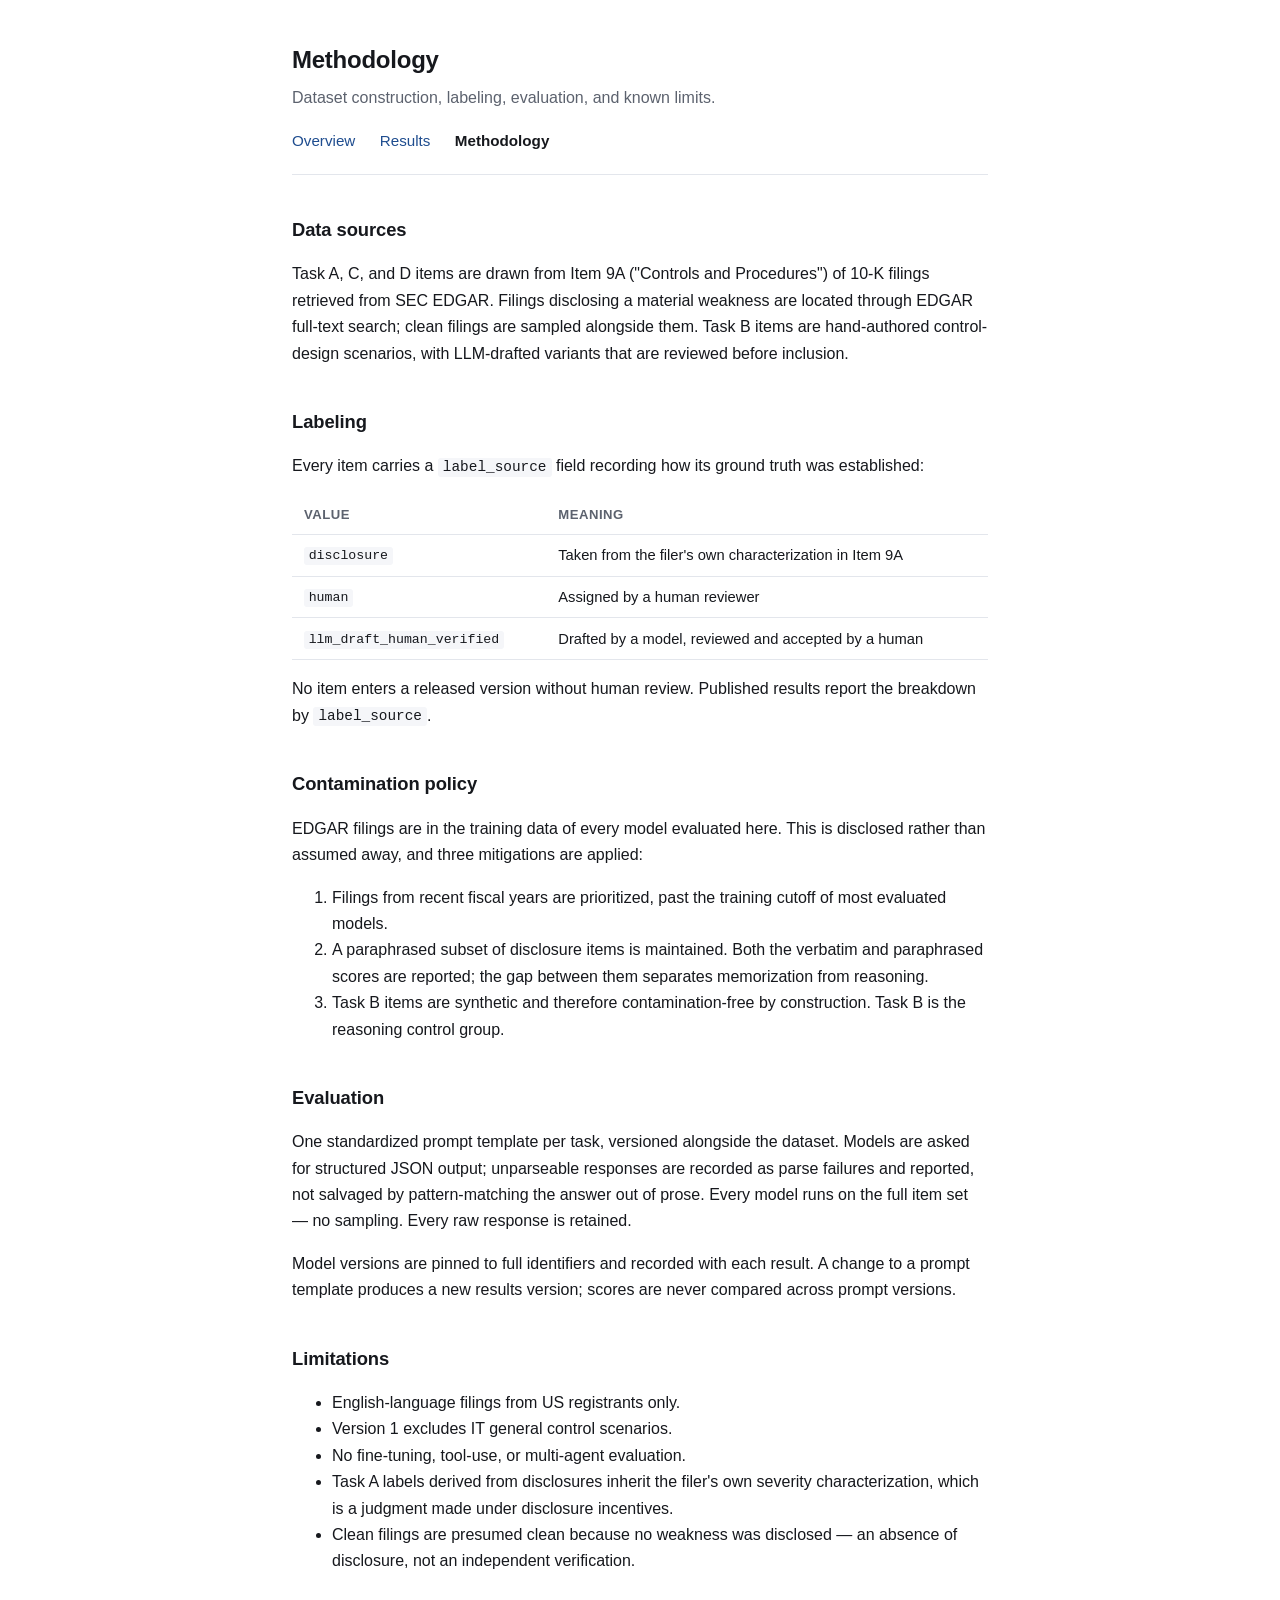
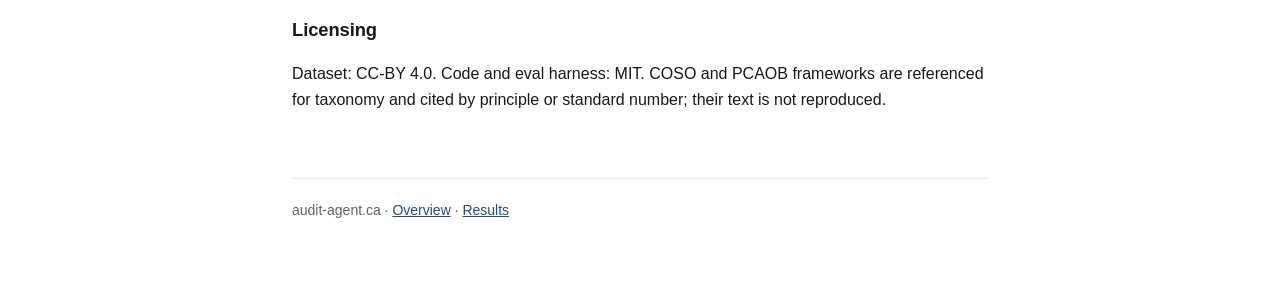
==== site/methodology.html @ 066b440b "Scaffold AuditAgent Bench Benchmark for LLM evaluation of internal controls under SOX 404.  - src/: " ====
<!doctype html>
<html lang="en">
<head>
<meta charset="utf-8">
<meta name="viewport" content="width=device-width, initial-scale=1">
<title>Methodology — AuditAgent Bench</title>
<meta name="description" content="How the AuditAgent Bench dataset is built, labeled, and evaluated, including its contamination policy and limitations.">
<link rel="stylesheet" href="assets/style.css">
</head>
<body>
<div class="wrap">

<header>
  <h1>Methodology</h1>
  <p class="tagline">Dataset construction, labeling, evaluation, and known limits.</p>
  <nav>
    <a href="index.html">Overview</a>
    <a href="results.html">Results</a>
    <a href="methodology.html" aria-current="page">Methodology</a>
  </nav>
</header>

<h2>Data sources</h2>
<p>Task A, C, and D items are drawn from Item 9A ("Controls and Procedures") of 10-K filings retrieved from SEC EDGAR. Filings disclosing a material weakness are located through EDGAR full-text search; clean filings are sampled alongside them. Task B items are hand-authored control-design scenarios, with LLM-drafted variants that are reviewed before inclusion.</p>

<h2>Labeling</h2>
<p>Every item carries a <code>label_source</code> field recording how its ground truth was established:</p>

<div class="table-scroll">
<table>
  <thead>
    <tr><th>Value</th><th>Meaning</th></tr>
  </thead>
  <tbody>
    <tr><td><code>disclosure</code></td><td>Taken from the filer's own characterization in Item 9A</td></tr>
    <tr><td><code>human</code></td><td>Assigned by a human reviewer</td></tr>
    <tr><td><code>llm_draft_human_verified</code></td><td>Drafted by a model, reviewed and accepted by a human</td></tr>
  </tbody>
</table>
</div>

<p>No item enters a released version without human review. Published results report the breakdown by <code>label_source</code>.</p>

<h2>Contamination policy</h2>
<p>EDGAR filings are in the training data of every model evaluated here. This is disclosed rather than assumed away, and three mitigations are applied:</p>
<ol>
  <li>Filings from recent fiscal years are prioritized, past the training cutoff of most evaluated models.</li>
  <li>A paraphrased subset of disclosure items is maintained. Both the verbatim and paraphrased scores are reported; the gap between them separates memorization from reasoning.</li>
  <li>Task B items are synthetic and therefore contamination-free by construction. Task B is the reasoning control group.</li>
</ol>

<h2>Evaluation</h2>
<p>One standardized prompt template per task, versioned alongside the dataset. Models are asked for structured JSON output; unparseable responses are recorded as parse failures and reported, not salvaged by pattern-matching the answer out of prose. Every model runs on the full item set — no sampling. Every raw response is retained.</p>

<p>Model versions are pinned to full identifiers and recorded with each result. A change to a prompt template produces a new results version; scores are never compared across prompt versions.</p>

<h2>Limitations</h2>
<ul>
  <li>English-language filings from US registrants only.</li>
  <li>Version 1 excludes IT general control scenarios.</li>
  <li>No fine-tuning, tool-use, or multi-agent evaluation.</li>
  <li>Task A labels derived from disclosures inherit the filer's own severity characterization, which is a judgment made under disclosure incentives.</li>
  <li>Clean filings are presumed clean because no weakness was disclosed — an absence of disclosure, not an independent verification.</li>
</ul>

<h2>Licensing</h2>
<p>Dataset: CC-BY 4.0. Code and eval harness: MIT. COSO and PCAOB frameworks are referenced for taxonomy and cited by principle or standard number; their text is not reproduced.</p>

<footer>
  audit-agent.ca · <a href="index.html">Overview</a> · <a href="results.html">Results</a>
</footer>

</div>
</body>
</html>
---- site/assets/style.css ----
:root {
  --bg: #ffffff;
  --fg: #16181d;
  --muted: #5c626e;
  --line: #e3e6ec;
  --accent: #1f4d8f;
  --code-bg: #f5f6f9;
}

@media (prefers-color-scheme: dark) {
  :root {
    --bg: #14161a;
    --fg: #e7e9ee;
    --muted: #9aa1ae;
    --line: #2a2e36;
    --accent: #7ba9e8;
    --code-bg: #1c1f25;
  }
}

* { box-sizing: border-box; }

body {
  margin: 0;
  background: var(--bg);
  color: var(--fg);
  font: 16px/1.65 -apple-system, BlinkMacSystemFont, "Segoe UI", Helvetica, Arial, sans-serif;
  -webkit-text-size-adjust: 100%;
}

.wrap {
  max-width: 46rem;
  margin: 0 auto;
  padding: 2.5rem 1.25rem 5rem;
}

header {
  border-bottom: 1px solid var(--line);
  margin-bottom: 2.5rem;
  padding-bottom: 1.25rem;
}

header h1 {
  margin: 0 0 .35rem;
  font-size: 1.5rem;
  letter-spacing: -.01em;
}

header p.tagline {
  margin: 0 0 1rem;
  color: var(--muted);
}

nav a {
  margin-right: 1.25rem;
  color: var(--accent);
  text-decoration: none;
  font-size: .95rem;
}

nav a:hover { text-decoration: underline; }
nav a[aria-current="page"] { color: var(--fg); font-weight: 600; }

h2 {
  margin: 2.5rem 0 .75rem;
  font-size: 1.15rem;
  letter-spacing: -.005em;
}

h3 {
  margin: 1.75rem 0 .5rem;
  font-size: 1rem;
}

a { color: var(--accent); }

code {
  background: var(--code-bg);
  padding: .1em .35em;
  border-radius: 3px;
  font-size: .9em;
}

.table-scroll { overflow-x: auto; margin: 1rem 0; }

table {
  border-collapse: collapse;
  width: 100%;
  font-size: .92rem;
}

th, td {
  text-align: left;
  padding: .5rem .75rem;
  border-bottom: 1px solid var(--line);
  white-space: nowrap;
}

th {
  font-weight: 600;
  color: var(--muted);
  font-size: .82rem;
  text-transform: uppercase;
  letter-spacing: .04em;
}

td:first-child, th:first-child { white-space: normal; }

.note {
  border-left: 3px solid var(--line);
  padding: .25rem 0 .25rem 1rem;
  color: var(--muted);
  margin: 1.25rem 0;
}

.pending {
  border: 1px dashed var(--line);
  border-radius: 6px;
  padding: 1.5rem;
  color: var(--muted);
  text-align: center;
}

footer {
  margin-top: 4rem;
  padding-top: 1.25rem;
  border-top: 1px solid var(--line);
  color: var(--muted);
  font-size: .875rem;
}

img { max-width: 100%; }
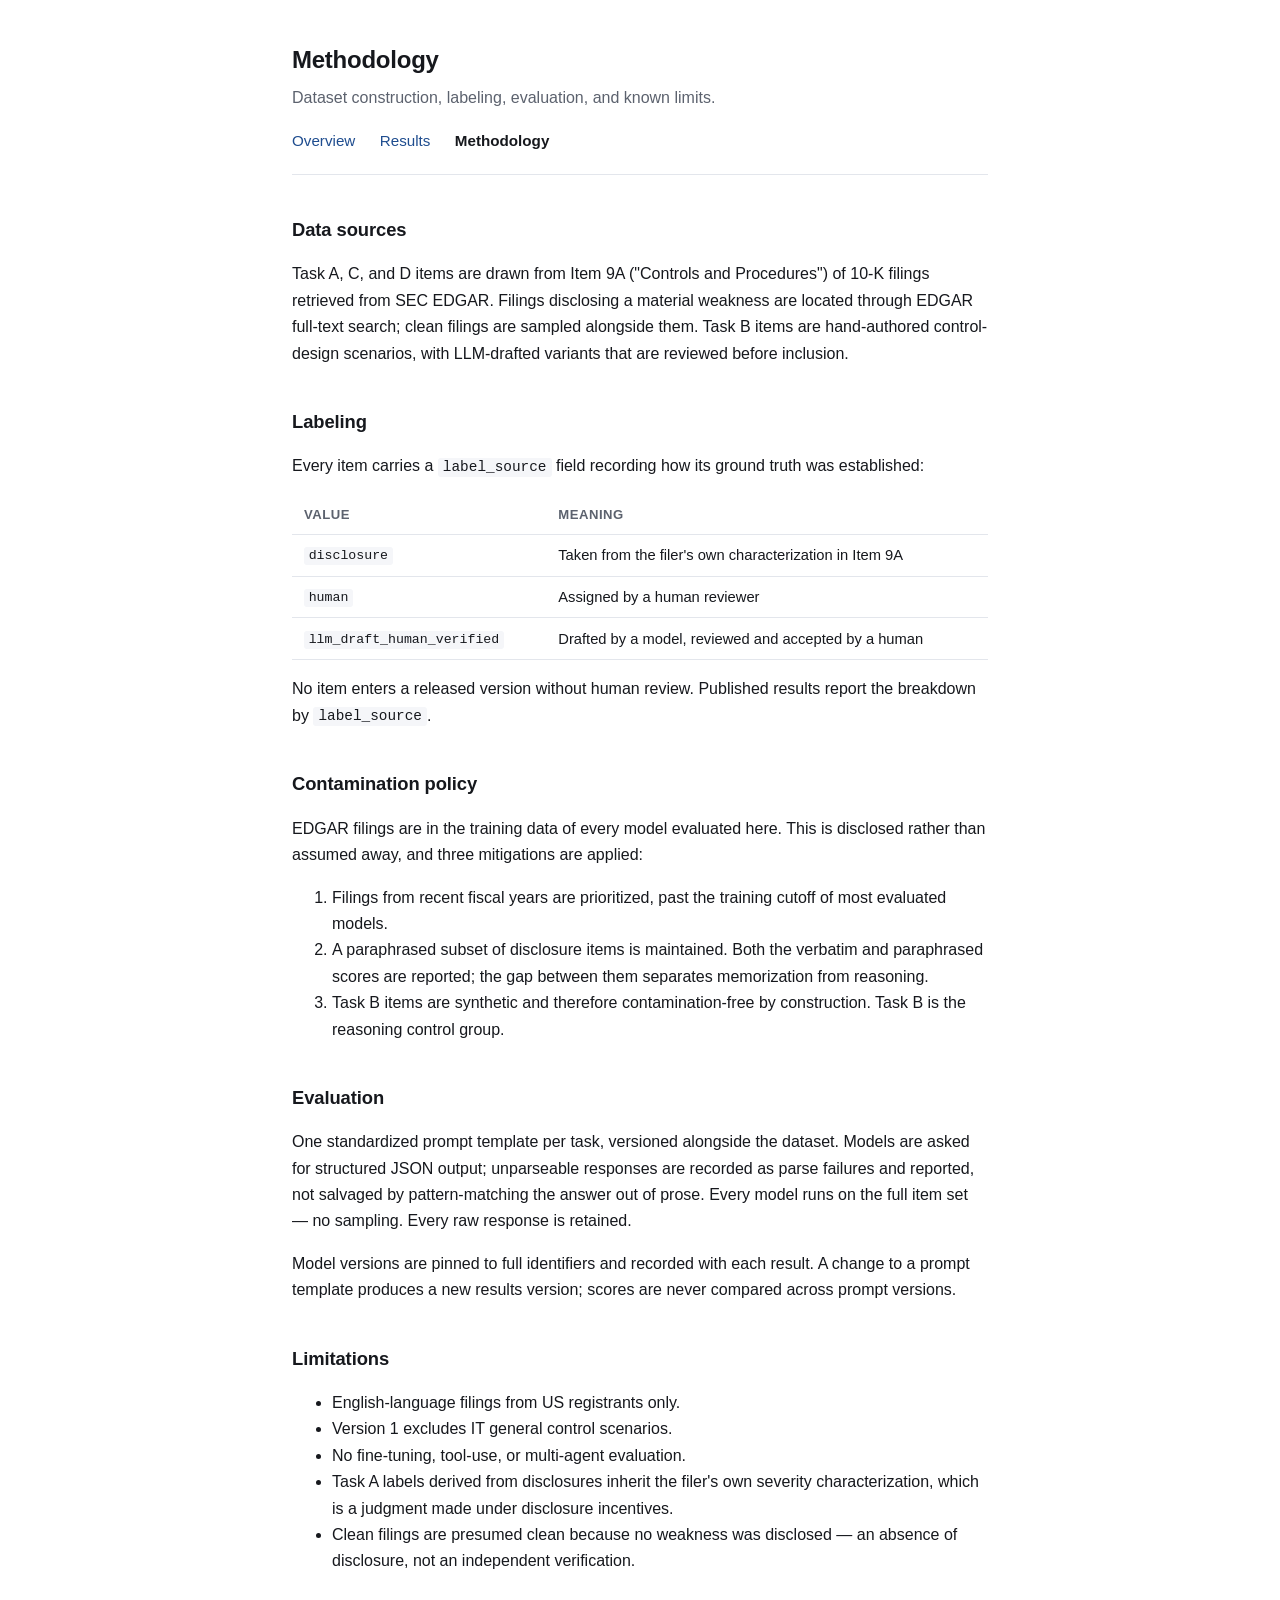
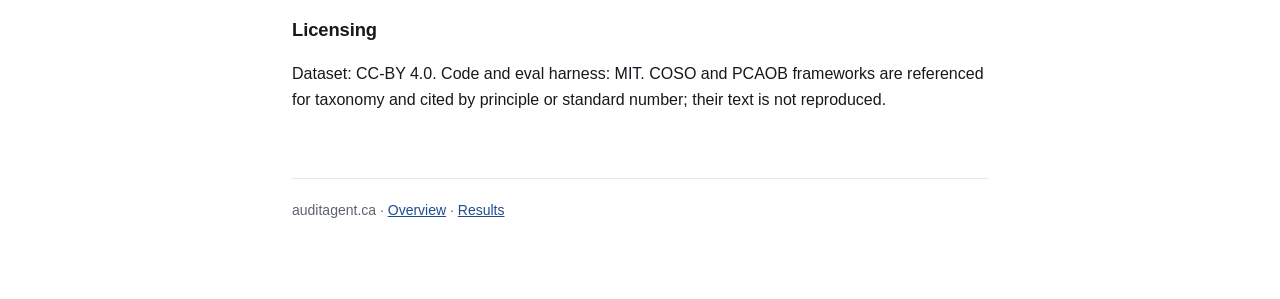
==== commit d42ca5f5: "Correct domain to auditagent.ca and rewrite dns_sync for the v1 API The domain in the GoDaddy accoun" ====
--- a/site/methodology.html
+++ b/site/methodology.html
@@ -67,7 +67,7 @@
 <p>Dataset: CC-BY 4.0. Code and eval harness: MIT. COSO and PCAOB frameworks are referenced for taxonomy and cited by principle or standard number; their text is not reproduced.</p>
 
 <footer>
-  audit-agent.ca · <a href="index.html">Overview</a> · <a href="results.html">Results</a>
+  auditagent.ca · <a href="index.html">Overview</a> · <a href="results.html">Results</a>
 </footer>
 
 </div>
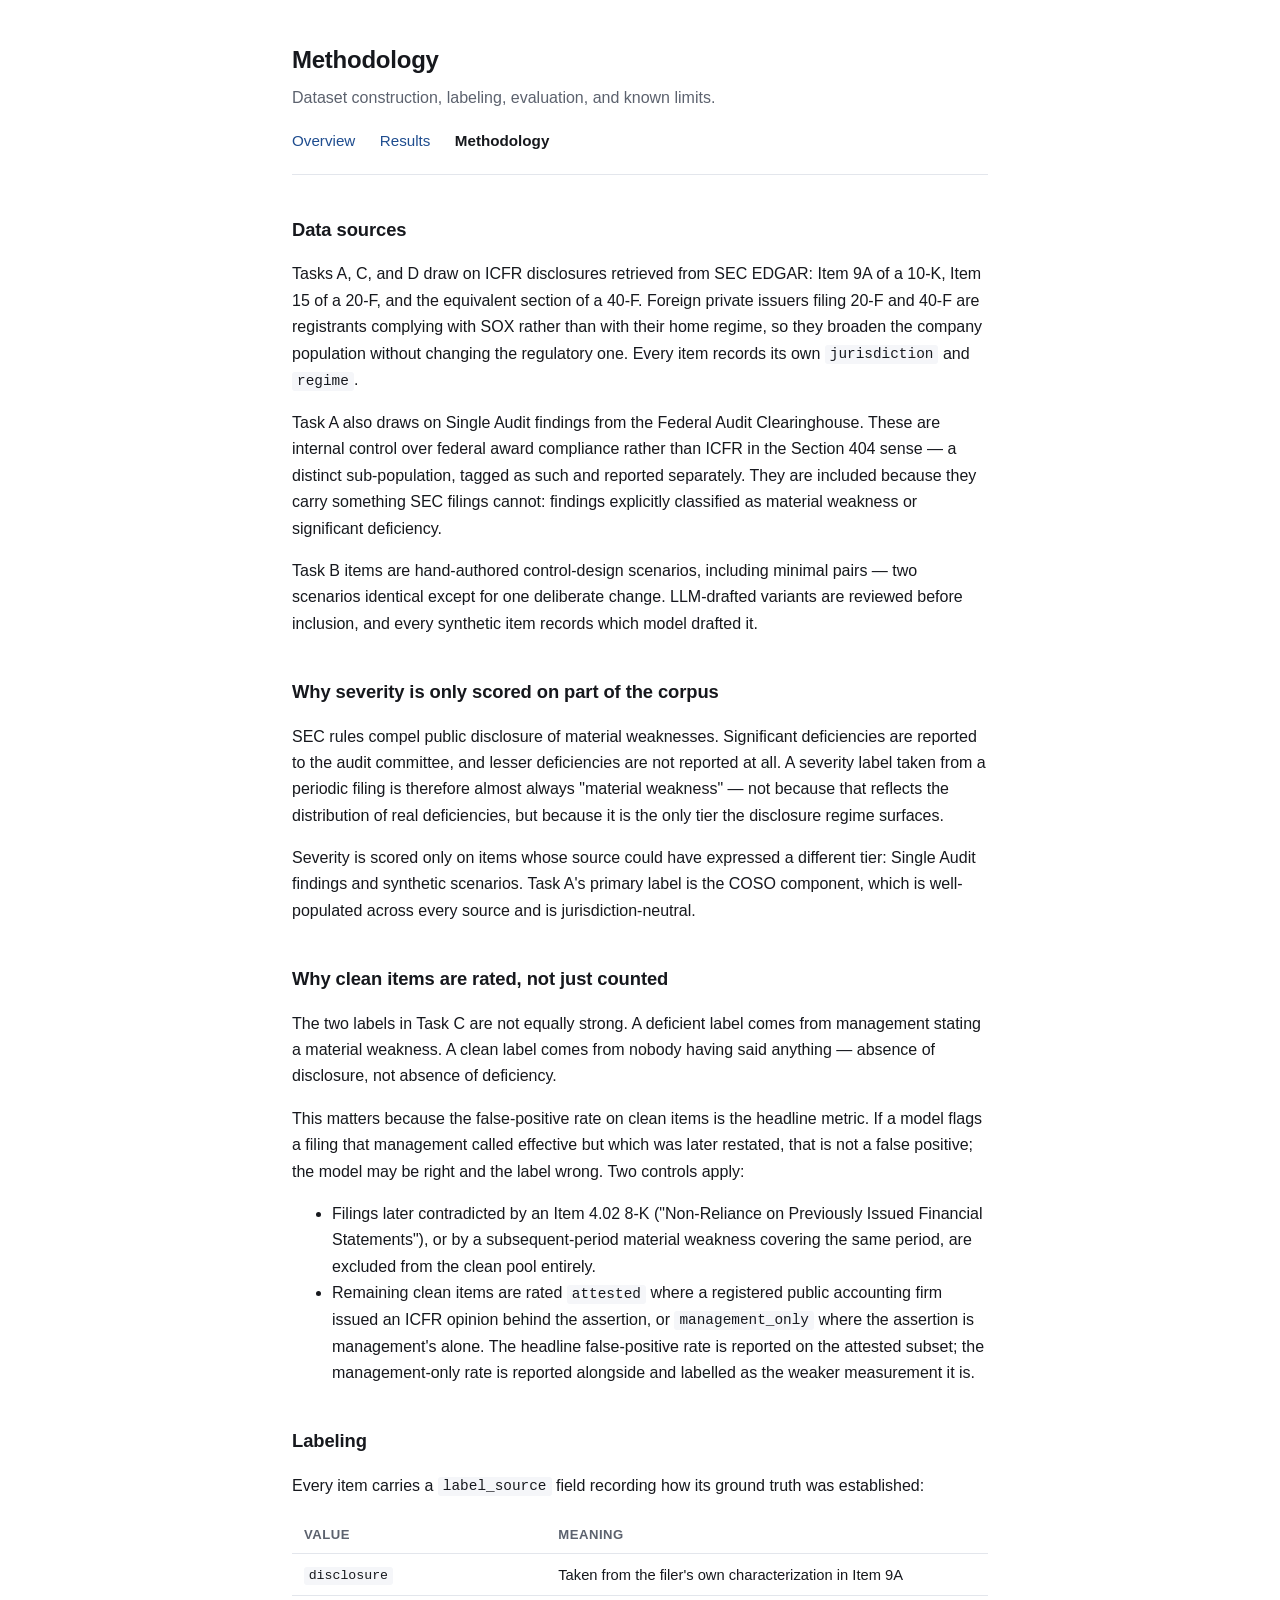
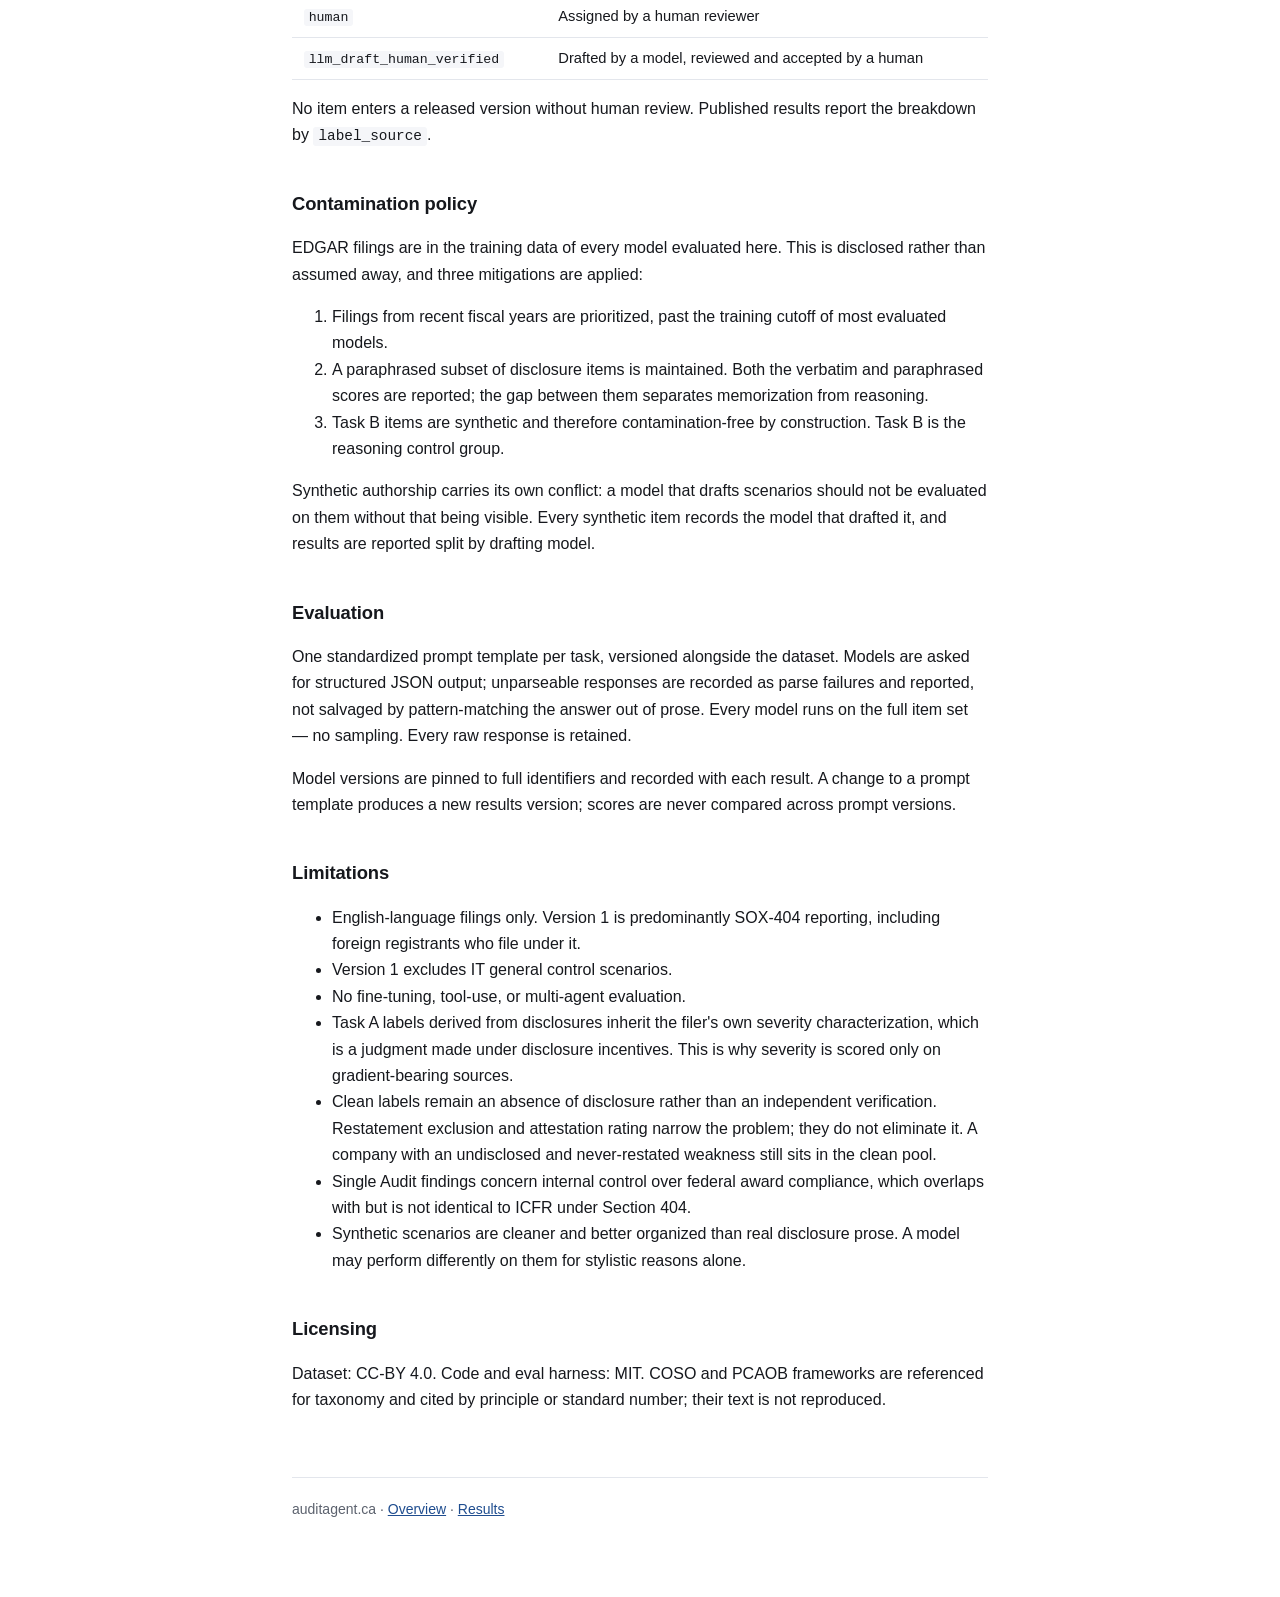
==== commit 8dc517e1: "Reframe project to ICFR; fix two label-validity problems Framing: SOX 404 is one jurisdiction's mech" ====
--- a/site/methodology.html
+++ b/site/methodology.html
@@ -21,7 +21,26 @@
 </header>
 
 <h2>Data sources</h2>
-<p>Task A, C, and D items are drawn from Item 9A ("Controls and Procedures") of 10-K filings retrieved from SEC EDGAR. Filings disclosing a material weakness are located through EDGAR full-text search; clean filings are sampled alongside them. Task B items are hand-authored control-design scenarios, with LLM-drafted variants that are reviewed before inclusion.</p>
+<p>Tasks A, C, and D draw on ICFR disclosures retrieved from SEC EDGAR: Item 9A of a 10-K, Item 15 of a 20-F, and the equivalent section of a 40-F. Foreign private issuers filing 20-F and 40-F are registrants complying with SOX rather than with their home regime, so they broaden the company population without changing the regulatory one. Every item records its own <code>jurisdiction</code> and <code>regime</code>.</p>
+
+<p>Task A also draws on Single Audit findings from the Federal Audit Clearinghouse. These are internal control over federal award compliance rather than ICFR in the Section 404 sense — a distinct sub-population, tagged as such and reported separately. They are included because they carry something SEC filings cannot: findings explicitly classified as material weakness or significant deficiency.</p>
+
+<p>Task B items are hand-authored control-design scenarios, including minimal pairs — two scenarios identical except for one deliberate change. LLM-drafted variants are reviewed before inclusion, and every synthetic item records which model drafted it.</p>
+
+<h2>Why severity is only scored on part of the corpus</h2>
+<p>SEC rules compel public disclosure of material weaknesses. Significant deficiencies are reported to the audit committee, and lesser deficiencies are not reported at all. A severity label taken from a periodic filing is therefore almost always "material weakness" — not because that reflects the distribution of real deficiencies, but because it is the only tier the disclosure regime surfaces.</p>
+
+<p>Severity is scored only on items whose source could have expressed a different tier: Single Audit findings and synthetic scenarios. Task A's primary label is the COSO component, which is well-populated across every source and is jurisdiction-neutral.</p>
+
+<h2>Why clean items are rated, not just counted</h2>
+<p>The two labels in Task C are not equally strong. A deficient label comes from management stating a material weakness. A clean label comes from nobody having said anything — absence of disclosure, not absence of deficiency.</p>
+
+<p>This matters because the false-positive rate on clean items is the headline metric. If a model flags a filing that management called effective but which was later restated, that is not a false positive; the model may be right and the label wrong. Two controls apply:</p>
+
+<ul>
+  <li>Filings later contradicted by an Item 4.02 8-K ("Non-Reliance on Previously Issued Financial Statements"), or by a subsequent-period material weakness covering the same period, are excluded from the clean pool entirely.</li>
+  <li>Remaining clean items are rated <code>attested</code> where a registered public accounting firm issued an ICFR opinion behind the assertion, or <code>management_only</code> where the assertion is management's alone. The headline false-positive rate is reported on the attested subset; the management-only rate is reported alongside and labelled as the weaker measurement it is.</li>
+</ul>
 
 <h2>Labeling</h2>
 <p>Every item carries a <code>label_source</code> field recording how its ground truth was established:</p>
@@ -49,6 +68,8 @@
   <li>Task B items are synthetic and therefore contamination-free by construction. Task B is the reasoning control group.</li>
 </ol>
 
+<p>Synthetic authorship carries its own conflict: a model that drafts scenarios should not be evaluated on them without that being visible. Every synthetic item records the model that drafted it, and results are reported split by drafting model.</p>
+
 <h2>Evaluation</h2>
 <p>One standardized prompt template per task, versioned alongside the dataset. Models are asked for structured JSON output; unparseable responses are recorded as parse failures and reported, not salvaged by pattern-matching the answer out of prose. Every model runs on the full item set — no sampling. Every raw response is retained.</p>
 
@@ -56,11 +77,13 @@
 
 <h2>Limitations</h2>
 <ul>
-  <li>English-language filings from US registrants only.</li>
+  <li>English-language filings only. Version 1 is predominantly SOX-404 reporting, including foreign registrants who file under it.</li>
   <li>Version 1 excludes IT general control scenarios.</li>
   <li>No fine-tuning, tool-use, or multi-agent evaluation.</li>
-  <li>Task A labels derived from disclosures inherit the filer's own severity characterization, which is a judgment made under disclosure incentives.</li>
-  <li>Clean filings are presumed clean because no weakness was disclosed — an absence of disclosure, not an independent verification.</li>
+  <li>Task A labels derived from disclosures inherit the filer's own severity characterization, which is a judgment made under disclosure incentives. This is why severity is scored only on gradient-bearing sources.</li>
+  <li>Clean labels remain an absence of disclosure rather than an independent verification. Restatement exclusion and attestation rating narrow the problem; they do not eliminate it. A company with an undisclosed and never-restated weakness still sits in the clean pool.</li>
+  <li>Single Audit findings concern internal control over federal award compliance, which overlaps with but is not identical to ICFR under Section 404.</li>
+  <li>Synthetic scenarios are cleaner and better organized than real disclosure prose. A model may perform differently on them for stylistic reasons alone.</li>
 </ul>
 
 <h2>Licensing</h2>
